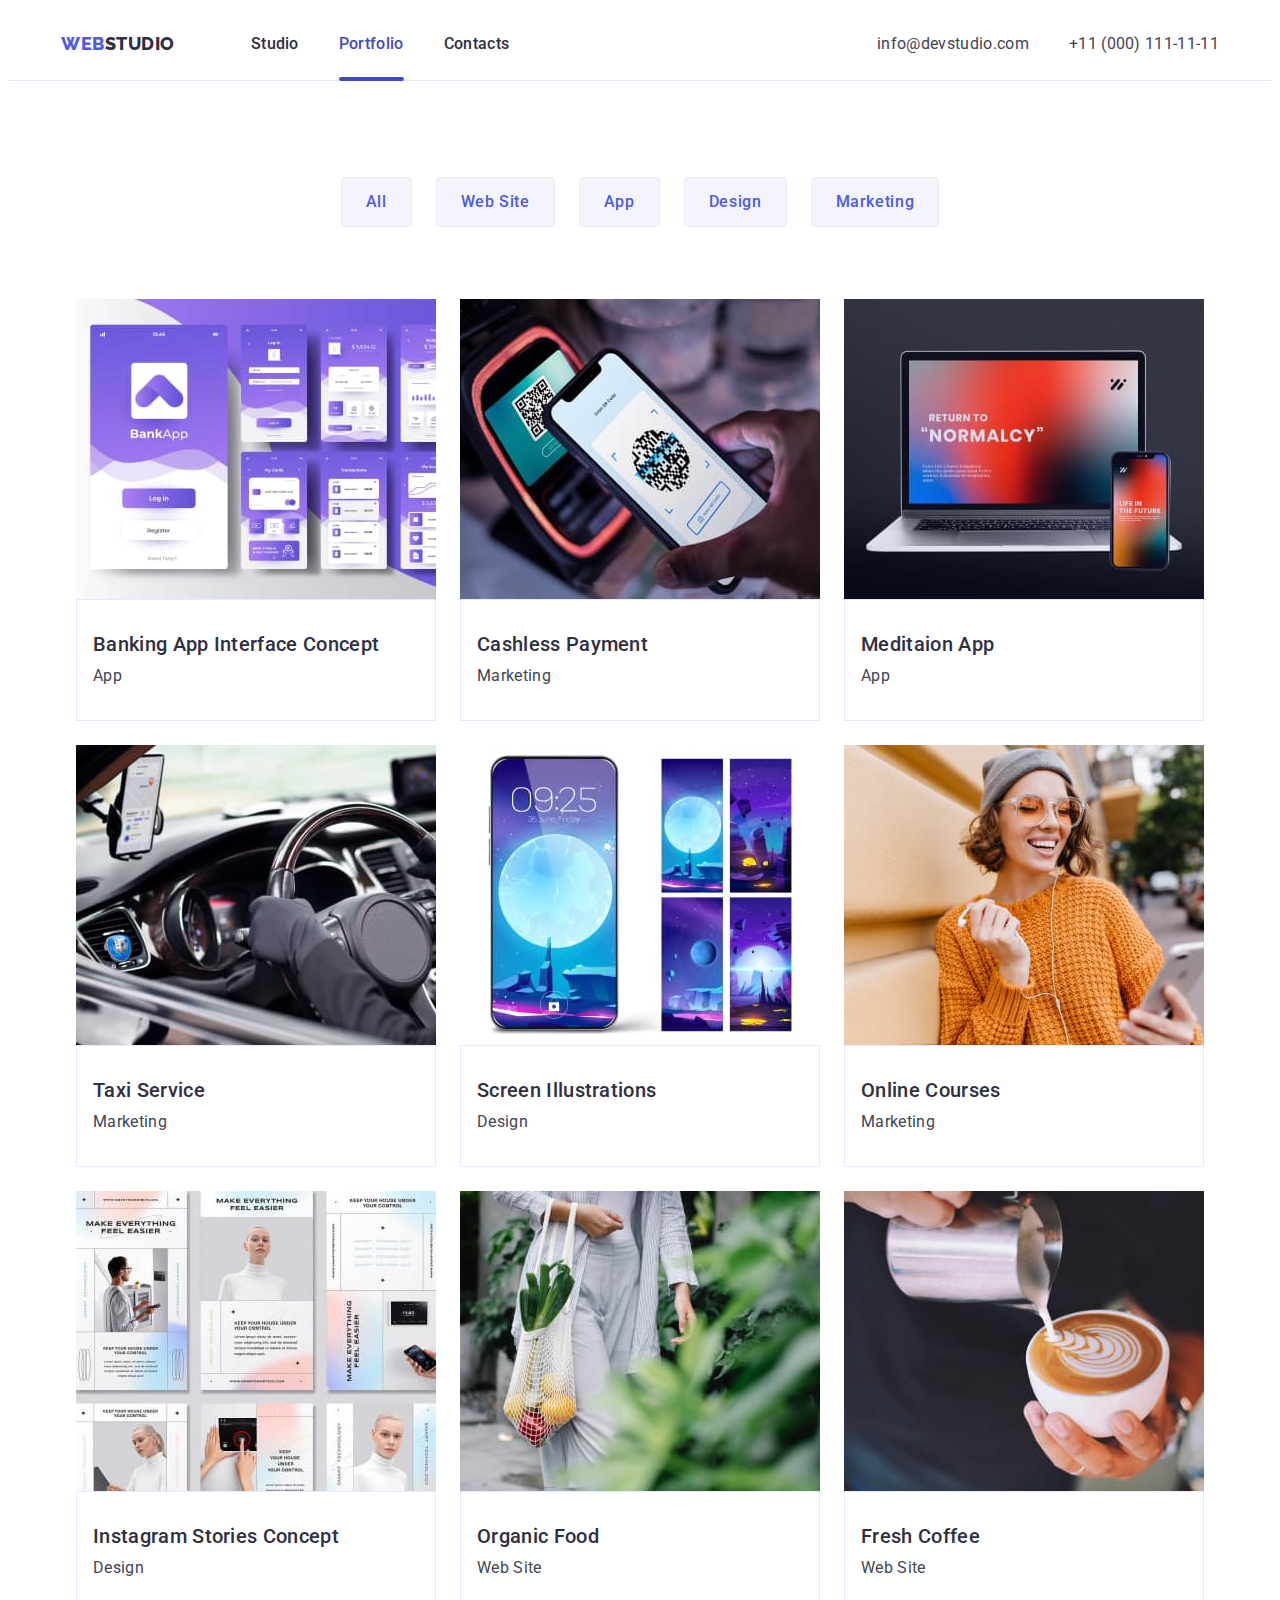
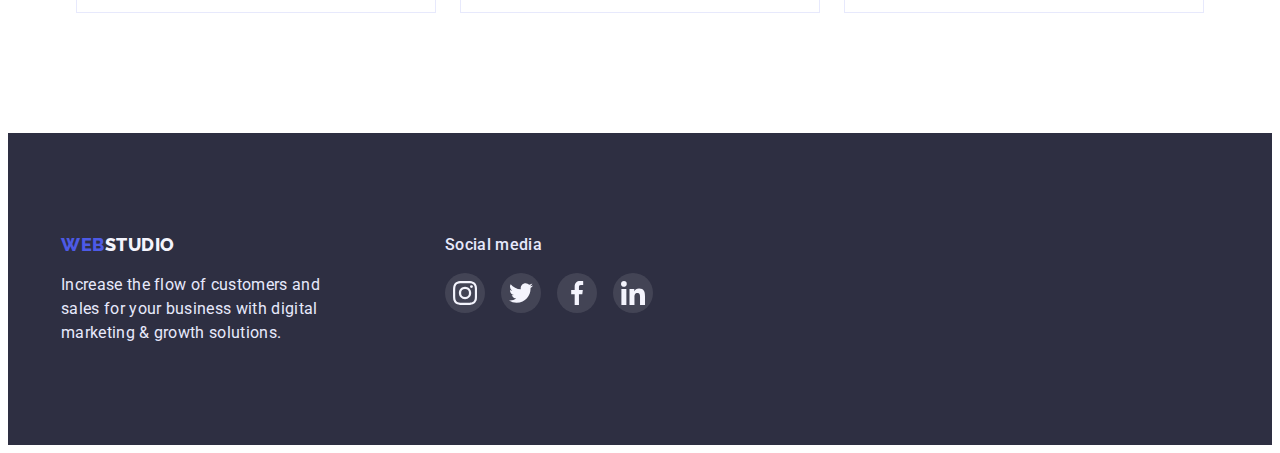
==== portfolio.html @ 5e6b0b05 "Initial commit" ====
<!DOCTYPE html>
<html lang="en">
  <head>
    <meta charset="UTF-8" />
    <meta http-equiv="X-UA-Compatible" content="IE=edge" />
    <meta name="viewport" content="width=, initial-scale=1.0" />
    <title>Portfolio</title>
    <link rel="preconnect" href="https://fonts.googleapis.com" />
    <link rel="preconnect" href="https://fonts.gstatic.com" crossorigin />
    <link
      href="https://fonts.googleapis.com/css2?family=Raleway:wght@800&family=Roboto:wght@400;500;700;900&display=swap"
      rel="stylesheet"
    />
    <link
      rel="stylesheet"
      href="https://cdnjs.cloudflare.com/ajax/libs/modern-normalize/1.1.0/modern-normalize.min.css"
      integrity="sha512-wpPYUAdjBVSE4KJnH1VR1HeZfpl1ub8YT/NKx4PuQ5NmX2tKuGu6U/JRp5y+Y8XG2tV+wKQpNHVUX03MfMFn9Q=="
      crossorigin="anonymous"
      referrerpolicy="no-referrer"
    />
    <link rel="stylesheet" href="./css/styles.css" />
  </head>
  <body>
    <header class="header">
      <div class="container header-container">
        <nav class="header-nav">
          <a href="./index.html" class="logo"
            ><span class="logo-color"> Web</span>Studio
          </a>
          <ul class="header-list">
            <li class="list"><a href="" class="link-navigation">Studio</a></li>
            <li class="list">
              <a href="./portfolio.html" class="link-navigation active"
                >Portfolio</a
              >
            </li>
            <li class="list">
              <a href="" class="link-navigation">Contacts</a>
            </li>
          </ul>
        </nav>

        <address>
          <ul class="header-adress">
            <li class="list">
              <a href="mailto:info@devstudio.com" class="nav-adress"
                >info@devstudio.com</a
              >
            </li>
            <li class="list">
              <a href="tel:+110001111111" class="nav-adress"
                >+11 (000) 111-11-11</a
              >
            </li>
          </ul>
        </address>
      </div>
    </header>
    <main>
      <section class="section-portfolio">
        <div class="container">
          <h1 class="hidden-header">Portfolio</h1>
          <ul class="portfolio-button-list">
            <li class="list button-portfolio-li">
              <button type="button" class="button-portfolio">All</button>
            </li>
            <li class="list button-portfolio-li">
              <button type="button" class="button-portfolio">Web Site</button>
            </li>
            <li class="list button-portfolio-li">
              <button type="button" class="button-portfolio">App</button>
            </li>
            <li class="list button-portfolio-li">
              <button type="button" class="button-portfolio">Design</button>
            </li>
            <li class="list button-portfolio-li">
              <button type="button" class="button-portfolio">Marketing</button>
            </li>
          </ul>
          <ul class="images-portfolio-list">
            <li class="list portfolio-images-item">
              <a href="" class="hov-foc-portfolio-img">
                <div class="div-portf-overlay">
                  <img
                    src="./images/img8.jpg"
                    alt="Banking App Interface Concept"
                    width="360"
                  />
                  <p class="portfolio-images-text-hover">
                    14 Stylish and User-Friendly App Design Concepts · Task
                    Manager App · Calorie Tracker App · Exotic Fruit Ecommerce
                    App · Cloud Storage App
                  </p>
                </div>
                <div class="text-portfolio-box">
                  <h2 class="title-of-img-portfolio">
                    Banking App Interface Concept
                  </h2>
                  <p class="paraghraph-text-portfolio">App</p>
                </div>
              </a>
            </li>
            <li class="list portfolio-images-item">
              <a href="" class="hov-foc-portfolio-img">
                <div class="div-portf-overlay">
                  <img
                    src="./images/img9.jpg"
                    alt="Cashless Payment"
                    width="360"
                  />
                  <p class="portfolio-images-text-hover">
                    14 Stylish and User-Friendly App Design Concepts · Task
                    Manager App · Calorie Tracker App · Exotic Fruit Ecommerce
                    App · Cloud Storage App
                  </p>
                </div>
                <div class="text-portfolio-box">
                  <h2 class="title-of-img-portfolio">Cashless Payment</h2>
                  <p class="paraghraph-text-portfolio">Marketing</p>
                </div>
              </a>
            </li>
            <li class="list portfolio-images-item">
              <a href="" class="hov-foc-portfolio-img">
                <div class="div-portf-overlay">
                  <img
                    src="./images/img10.jpg"
                    alt="Meditaion App"
                    width="360"
                  />
                  <p class="portfolio-images-text-hover">
                    14 Stylish and User-Friendly App Design Concepts · Task
                    Manager App · Calorie Tracker App · Exotic Fruit Ecommerce
                    App · Cloud Storage App
                  </p>
                </div>
                <div class="text-portfolio-box">
                  <h2 class="title-of-img-portfolio">Meditaion App</h2>
                  <p class="paraghraph-text-portfolio">App</p>
                </div>
              </a>
            </li>
            <li class="list portfolio-images-item">
              <a href="" class="hov-foc-portfolio-img">
                <div class="div-portf-overlay">
                  <img
                    src="./images/img11.jpg"
                    alt="Taxi Service"
                    width="360"
                  />
                  <p class="portfolio-images-text-hover">
                    14 Stylish and User-Friendly App Design Concepts · Task
                    Manager App · Calorie Tracker App · Exotic Fruit Ecommerce
                    App · Cloud Storage App
                  </p>
                </div>
                <div class="text-portfolio-box">
                  <h2 class="title-of-img-portfolio">Taxi Service</h2>
                  <p class="paraghraph-text-portfolio">Marketing</p>
                </div>
              </a>
            </li>
            <li class="list portfolio-images-item">
              <a href="" class="hov-foc-portfolio-img">
                <div class="div-portf-overlay">
                  <img
                    src="./images/img12.jpg"
                    alt="Screen Illustrations"
                    width="360"
                  />
                  <p class="portfolio-images-text-hover">
                    14 Stylish and User-Friendly App Design Concepts · Task
                    Manager App · Calorie Tracker App · Exotic Fruit Ecommerce
                    App · Cloud Storage App
                  </p>
                </div>
                <div class="text-portfolio-box">
                  <h2 class="title-of-img-portfolio">Screen Illustrations</h2>
                  <p class="paraghraph-text-portfolio">Design</p>
                </div>
              </a>
            </li>
            <li class="list portfolio-images-item">
              <a href="" class="hov-foc-portfolio-img">
                <div class="div-portf-overlay">
                  <img
                    src="./images/img13.jpg"
                    alt="Online Courses"
                    width="360"
                  />
                  <p class="portfolio-images-text-hover">
                    14 Stylish and User-Friendly App Design Concepts · Task
                    Manager App · Calorie Tracker App · Exotic Fruit Ecommerce
                    App · Cloud Storage App
                  </p>
                </div>
                <div class="text-portfolio-box">
                  <h2 class="title-of-img-portfolio">Online Courses</h2>
                  <p class="paraghraph-text-portfolio">Marketing</p>
                </div>
              </a>
            </li>
            <li class="list portfolio-images-item">
              <a href="" class="hov-foc-portfolio-img">
                <div class="div-portf-overlay">
                  <img
                    src="./images/img14.jpg"
                    alt="Instagram Stories Concept"
                    width="360"
                  />
                  <p class="portfolio-images-text-hover">
                    14 Stylish and User-Friendly App Design Concepts · Task
                    Manager App · Calorie Tracker App · Exotic Fruit Ecommerce
                    App · Cloud Storage App
                  </p>
                </div>
                <div class="text-portfolio-box">
                  <h2 class="title-of-img-portfolio">
                    Instagram Stories Concept
                  </h2>
                  <p class="paraghraph-text-portfolio">Design</p>
                </div>
              </a>
            </li>
            <li class="list portfolio-images-item">
              <a href="" class="hov-foc-portfolio-img">
                <div class="div-portf-overlay">
                  <img
                    src="./images/img15.jpg"
                    alt="Organic Food"
                    width="360"
                  />
                  <p class="portfolio-images-text-hover">
                    14 Stylish and User-Friendly App Design Concepts · Task
                    Manager App · Calorie Tracker App · Exotic Fruit Ecommerce
                    App · Cloud Storage App
                  </p>
                </div>
                <div class="text-portfolio-box">
                  <h2 class="title-of-img-portfolio">Organic Food</h2>
                  <p class="paraghraph-text-portfolio">Web Site</p>
                </div>
              </a>
            </li>
            <li class="list portfolio-images-item">
              <a href="" class="hov-foc-portfolio-img">
                <div class="div-portf-overlay">
                  <img
                    src="./images/img16.jpg"
                    alt="Fresh Coffee"
                    width="360"
                  />
                  <p class="portfolio-images-text-hover">
                    14 Stylish and User-Friendly App Design Concepts · Task
                    Manager App · Calorie Tracker App · Exotic Fruit Ecommerce
                    App · Cloud Storage App
                  </p>
                </div>
                <div class="text-portfolio-box">
                  <h2 class="title-of-img-portfolio">Fresh Coffee</h2>
                  <p class="paraghraph-text-portfolio">Web Site</p>
                </div>
              </a>
            </li>
          </ul>
        </div>
      </section>
    </main>
    <footer class="footer">
      <div class="footer-div-two-section container">
        <div class="footer-container">
          <a href="./index.html" class="logo-footer"
            ><span class="logo-color"> Web</span>Studio
          </a>
          <p class="text-footer">
            Increase the flow of customers and sales for your business with
            digital marketing & growth solutions.
          </p>
        </div>
        <div class="social-media-div-footer">
          <p class="social-media-title">Social media</p>
          <ul class="social-media-footer-list list">
            <li class="social-media-footer-icon">
              <a href="" class="social-media-link-icon">
                <svg
                  class="svg-icon-social-media-footer"
                  width="24"
                  height="24"
                >
                  <use href="./images/symbol-defs.svg#icon-instagram"></use>
                </svg>
              </a>
            </li>
            <li class="social-media-footer-icon">
              <a href="" class="social-media-link-icon">
                <svg
                  class="svg-icon-social-media-footer"
                  width="24"
                  height="24"
                >
                  <use href="./images/symbol-defs.svg#icon-twitter"></use>
                </svg>
              </a>
            </li>
            <li class="social-media-footer-icon">
              <a href="" class="social-media-link-icon">
                <svg
                  class="svg-icon-social-media-footer"
                  width="24"
                  height="24"
                >
                  <use href="./images/symbol-defs.svg#icon-facebook"></use>
                </svg>
              </a>
            </li>
            <li class="social-media-footer-icon">
              <a href="" class="social-media-link-icon">
                <svg
                  class="svg-icon-social-media-footer"
                  width="24"
                  height="24"
                >
                  <use href="./images/symbol-defs.svg#icon-linkedin"></use>
                </svg>
              </a>
            </li>
          </ul>
        </div>
      </div>
    </footer>
  </body>
</html>
---- css/styles.css ----
body {
  font-family: var(--main-font-family-for-site);
  letter-spacing: 0.02em;
  background: var(--title-hero-button);
}
.container {
  width: 1158px;
  margin: 0 auto;
  padding-left: 15px;
  padding-right: 15px;
}
img {
  display: block;
  max-width: 100%;
  height: auto;
}
.padding-for-section-index {
  padding-bottom: 120px;
  padding-top: 120px;
}
/* Все цвета и шрифты сайта*/
:root {
  --main-color-background: #e5e5e5;
  --accent-text-color: #2e2f42;
  --accent-text-color-two: #4d5ae5;
  --color-of-paraghraphs: #434455;
  --title-hero-button: #ffffff;
  --not-white-color: #f4f4fd;
  --footer-text: #e7e9fc;
  --hover-focus-color: #404bbf;
  --main-font-family-for-site: Roboto, sans-serif;
  --font-family-for-logo: Raleway, sans-serif;
}
/*Для сброса*/
.list {
  list-style: none;
}
.hidden-header {
  position: absolute;
  width: 1px;
  height: 1px;
  margin: -1px;
  border: 0;
  padding: 0;
  white-space: nowrap;
  clip-path: inset(100%);
  clip: rect(0 0 0 0);
  overflow: hidden;
}
h1,
h2,
h3,
h4,
h5,
h6,
p {
  margin: 0;
}
ul {
  margin: 0;
  padding: 0;
}
/* Logo*/
.logo {
  font-family: var(--font-family-for-logo);
  font-weight: 800;
  font-size: 18px;
  line-height: 1.33;
  letter-spacing: 0.03em;
  color: var(--accent-text-color);
  text-transform: uppercase;
  text-decoration: none;
  display: flex;
  margin-right: 76px;
}
.logo-color {
  color: var(--accent-text-color-two);
}
.logo-footer {
  text-transform: uppercase;
  font-family: var(--font-family-for-logo);
  font-weight: 800;
  font-size: 18px;
  line-height: 1.33;
  letter-spacing: 0.03em;
  text-decoration: none;
  color: var(--not-white-color);
  padding-right: auto;
}
/* Header*/
.link-navigation {
  text-decoration: none;
  font-weight: 500;
  font-size: 16px;
  line-height: 1.5;
  color: var(--accent-text-color);
  position: relative;
  transition: color 250ms cubic-bezier(0.4, 0, 0.2, 1);
}
.link-navigation:hover,
.link-navigation:focus,
.nav-adress:hover,
.nav-adress:focus {
  color: var(--hover-focus-color);
}
.link-navigation.active {
  color: var(--hover-focus-color);
}
.link-navigation.active::after {
  content: '';
  width: 100%;
  height: 4px;
  background-color: var(--hover-focus-color);
  display: block;
  bottom: -28px;
  position: absolute;
  border-radius: 2px;
  left: 0;
}
.nav-adress {
  text-decoration: none;
  font-size: 16px;
  line-height: 1.5;
  color: var(--color-of-paraghraphs);
  font-style: normal;
}
.header-container {
  display: flex;
  align-items: center;
  justify-content: space-between;
}
.header {
  border-bottom: 1px solid #e7e9fc;
  padding-top: 24px;
  padding-bottom: 24px;
}
.header-nav {
  display: flex;
  align-items: center;
}
.header-list {
  display: flex;
  align-items: center;
  gap: 40px;
  padding-left: 0;
}
.header-adress {
  display: flex;
  margin-left: auto;
  gap: 40px;
}
/*Секция герой*/
.hero-section {
  padding-top: 188px;
  padding-bottom: 188px;
  text-align: center;
  background-image: linear-gradient(
      rgba(46, 47, 66, 0.7),
      rgba(46, 47, 66, 0.7)
    ),
    url(../images/bg-hero.jpg);
  background-size: cover;
  background-color: rgba(46, 47, 66, 0.7);
  max-width: 1440px;
  margin-left: auto;
  margin-right: auto;
}
.title-hero {
  max-width: 496px;
  font-size: 56px;
  line-height: 1.07;
  color: var(--title-hero-button);
  margin-left: auto;
  margin-right: auto;
  margin-bottom: 48px;
}
.button-hero {
  background-color: var(--accent-text-color-two);
  color: var(--title-hero-button);
  font-weight: 500;
  font-size: 16px;
  line-height: 1.5;
  cursor: pointer;
  font-family: var(--main-font-family-for-site);
  padding: 16px 32px;
  box-shadow: 0px 4px 4px rgba(0, 0, 0, 0.15);
  border-radius: 4px;
  border: none;
  letter-spacing: 0.04em;
  transition: background-color 250ms cubic-bezier(0.4, 0, 0.2, 1);
}
.button-hero:hover,
.button-hero:focus {
  background-color: #404bbf;
}
/* Секция our advantages*/
.title-our-advantages {
  color: var(--accent-text-color);
  font-weight: 500;
  font-size: 20px;
  line-height: 1.2;
  margin-bottom: 8px;
  margin-top: 8px;
}
.text-our-advantages {
  color: var(--color-of-paraghraphs);
  font-size: 16px;
  line-height: 1.5;
  width: 264px;
  height: 72px;
}
.advantages-container {
  display: flex;
}
.advantages-list {
  display: flex;
  gap: 24px;
  padding-left: 0;
  margin-right: 0;
  justify-content: center;
}
.div-advantages {
  width: 264px;
  height: 112px;
  background-color: #f4f4fd;
  border-radius: 4px;
  display: flex;
  justify-content: center;
  align-items: center;
}

/*Секция What are we doing*/
.title-our-services {
  color: var(--accent-text-color);
  font-size: 36px;
  line-height: 1.11;
  margin-left: auto;
  margin-right: auto;
  text-align: center;
  margin-bottom: 72px;
}
.our-services-container {
  padding-top: 0;
}
.list-ourservices {
  display: flex;
  gap: 24px;
  padding-left: 0;
  margin-right: 0;
  justify-content: center;
}
/*Секция Our Team*/
.section-our-team {
  background-color: var(--not-white-color);
  padding-bottom: 120px;
  padding-top: 120px;
}
.title-section-our-team {
  color: var(--accent-text-color);
  font-size: 36px;
  line-height: 1.11;
  text-align: center;
  margin-bottom: 72px;
}
.images-our-team {
  background-color: var(--title-hero-button);
}
.names-of-our-team {
  color: var(--accent-text-color);
  font-weight: 500;
  font-size: 20px;
  line-height: 1.2;
  text-align: center;
  margin-bottom: 8px;
}
.proffesionals-of-our-team {
  color: var(--color-of-paraghraphs);
  font-size: 16px;
  line-height: 1.5;
  text-align: center;
  margin-bottom: 8px;
}
.our-team-list {
  display: flex;
  gap: 24px;
  padding-left: 0;
  margin-right: 0;
  justify-content: center;
}
.images-our-team {
  padding-bottom: 32px;
  border: 1px solid #e7e9fc;
  border-radius: 0px 0px 4px 4px;
}
.images-our-team-img {
  margin-bottom: 32px;
}
.social-link-our-team {
  display: flex;
  gap: 24px;
  justify-content: center;
}
.social-item-our-team {
  width: 40px;
  height: 40px;
}
.icons-social-link-our-team {
  display: flex;
  justify-content: center;
  align-items: center;
  width: 100%;
  height: 100%;
  border-radius: 50%;
  background-color: #4d5ae5;
  transition: background-color 250ms cubic-bezier(0.4, 0, 0.2, 1);
}
.icons-social-link-our-team:hover,
.icons-social-link-our-team :focus {
  background-color: #404bbf;
}
/*Customers*/
.customers {
  padding-bottom: 120px;
  padding-top: 130px;
}
.title-customer-section {
  font-family: var(--main-font-family-for-site);
  font-size: 36px;
  line-height: calc(36 / 40);
  text-align: center;
  letter-spacing: 0.02em;
  margin-bottom: 72px;
}
.customer-list-section {
  display: flex;
  gap: 24px;
  justify-content: center;
}

.customer-link-icons {
  display: flex;
  justify-content: center;
  align-items: center;
  color: grey;
  border: 1px solid grey;
  width: 168px;
  height: 88px;
  border-radius: 4px;
  transition: color 250ms cubic-bezier(0.4, 0, 0.2, 1),
    border 250ms cubic-bezier(0.4, 0, 0.2, 1);
}
.customer-link-icons:hover,
.customer-link-icons:focus {
  color: #404bbf;
  border: 1px solid #404bbf;
}

.svg-icon-customers {
  fill: currentColor;
}
/*Футер*/
.footer-div-two-section {
  display: flex;
}
.footer {
  background-color: var(--accent-text-color);
  display: flex;
  padding-top: 100px;
  padding-bottom: 100px;
}
.text-footer {
  font-size: 16px;
  line-height: 1.5;
  color: var(--footer-text);
  width: 264px;
  height: 72px;
  margin-top: 16px;
}
.footer-container {
}
.social-media-div-footer {
  margin-left: 120px;
}

.social-media-footer-icon {
  display: flex;
}
.social-media-footer-list {
  display: flex;
  gap: 16px;
  justify-content: center;
}
.social-media-link-icon {
  display: flex;
  justify-content: center;
  align-items: center;
  border-radius: 50%;
  background-color: rgba(255, 255, 255, 0.1);
  width: 40px;
  height: 40px;
  transition: background-color 250ms cubic-bezier(0.4, 0, 0.2, 1),
    color 250ms cubic-bezier(0.4, 0, 0.2, 1);
}
.social-media-link-icon:hover,
.social-media-link-icon:focus {
  background-color: #31d0aa;
  color: #ffffff;
}
.social-media-title {
  font-weight: 500;
  font-size: 16px;
  line-height: calc(24 / 16);
  color: var(--footer-text);
  margin-bottom: 16px;
}
/*Страница портфолио без хедера и футера*/
.button-portfolio {
  font-weight: 500;
  font-size: 16px;
  line-height: 1.5;
  color: var(--accent-text-color-two);
  background-color: var(--not-white-color);
  cursor: pointer;
  letter-spacing: 0.04em;
  font-family: var(--main-font-family-for-site);
  border: 1px solid #e7e9fc;
  border-radius: 4px;
  padding: 12px 24px 12px 24px;
  transition: color 250ms cubic-bezier(0.4, 0, 0.2, 1),
    background-color 250ms cubic-bezier(0.4, 0, 0.2, 1),
    box-shadow 250ms cubic-bezier(0.4, 0, 0.2, 1);
}
.portfolio-button-list {
  display: flex;
  gap: 24px;
  justify-content: center;
  margin-bottom: 72px;
}
.button-portfolio:hover,
.button-portfolio:focus {
  background-color: var(--hover-focus-color);
  color: var(--title-hero-button);
  box-shadow: 0px 3px 1px rgba(0, 0, 0, 0.1), 0px 2px 1px rgba(0, 0, 0, 0.08),
    0px 2px 2px rgba(0, 0, 0, 0.12);
}
.title-of-img-portfolio {
  font-weight: 500;
  font-size: 20px;
  line-height: 1.2;
  color: var(--accent-text-color);
  margin-bottom: 8px;
}
.paraghraph-text-portfolio {
  font-size: 16px;
  line-height: 1.5;
  color: var(--color-of-paraghraphs);
}
.images-portfolio-list {
  display: flex;
  flex-wrap: wrap;
  padding-left: 0;
  margin-right: 0;
  justify-content: center;
  gap: 24px;
}
.button-portfolio-li {
  flex-basis: calk((100%-48px)/3);
}
.text-portfolio-box {
  border: 1px solid #e7e9fc;
  padding-left: 16px;
  padding-top: 32px;
  padding-bottom: 32px;
}
.hov-foc-portfolio-img:hover,
.hov-foc-portfolio-img:focus {
  box-shadow: 0px 1px 6px rgba(46, 47, 66, 0.08),
    0px 1px 1px rgba(46, 47, 66, 0.16), 0px 2px 1px rgba(46, 47, 66, 0.08);
  display: block;
  text-decoration: none;
}
.portfolio-images-text-hover {
  color: var(--not-white-color);
  background-color: var(--accent-text-color-two);
  padding: 20px;
  width: 100%;
  height: 100%;
  position: absolute;
  top: 0;
  left: 0;
  transform: translateY(100%);
  transition: transform 250ms cubic-bezier(0.4, 0, 0.2, 1);
  overflow: auto;
}
.div-portf-overlay {
  position: relative;
  overflow: hidden;
}
.hov-foc-portfolio-img {
  text-decoration: none;
  transition: box-shadow 250ms cubic-bezier(0.4, 0, 0.2, 1);
}
.section-portfolio {
  padding-bottom: 120px;
  padding-top: 96px;
}
.portfolio-images-item:hover .portfolio-images-text-hover {
  transform: translateY(0);
}
/* MODAL BACKDROP*/
.backdrop {
  width: 100%;
  height: 100%;
  background: rgba(46, 47, 66, 0.4);
  position: fixed;
  top: 0;
  left: 0;
  transition: opacity 250ms cubic-bezier(0.4, 0, 0.2, 1),
    visibility 250ms cubic-bezier(0.4, 0, 0.2, 1);
}
.modal {
  width: 408px;
  height: 576px;
  background: #fcfcfc;
  box-shadow: 0px 1px 1px rgba(0, 0, 0, 0.14), 0px 1px 3px rgba(0, 0, 0, 0.12),
    0px 2px 1px rgba(0, 0, 0, 0.2);
  border-radius: 4px;
  padding: 24px;
  position: absolute;
  top: 50%;
  left: 50%;
  transform: translate(-50%, -50%) scale(1);
  transition: transform 250ms cubic-bezier(0.4, 0, 0.2, 1);
}
.modal-close {
  display: flex;
  margin-left: auto;
  cursor: pointer;
  border-radius: 50%;
  background: #e7e9fc;
  border: 1px solid rgba(0, 0, 0, 0.1);
  align-items: center;
  justify-content: center;
  width: 24px;
  height: 24px;
  color: #2e2f42;
}
.is-hidden {
  opacity: 0;
  visibility: hidden;
  pointer-events: none;
}
.backdrop.is-hidden.modal {
  transform: translate(-50%, -50%) scale(0);
}
.modal-close:hover,
.modal-close:focus {
  background-color: #404bbf;
  color: #ffffff;
  fill: currentColor;
}
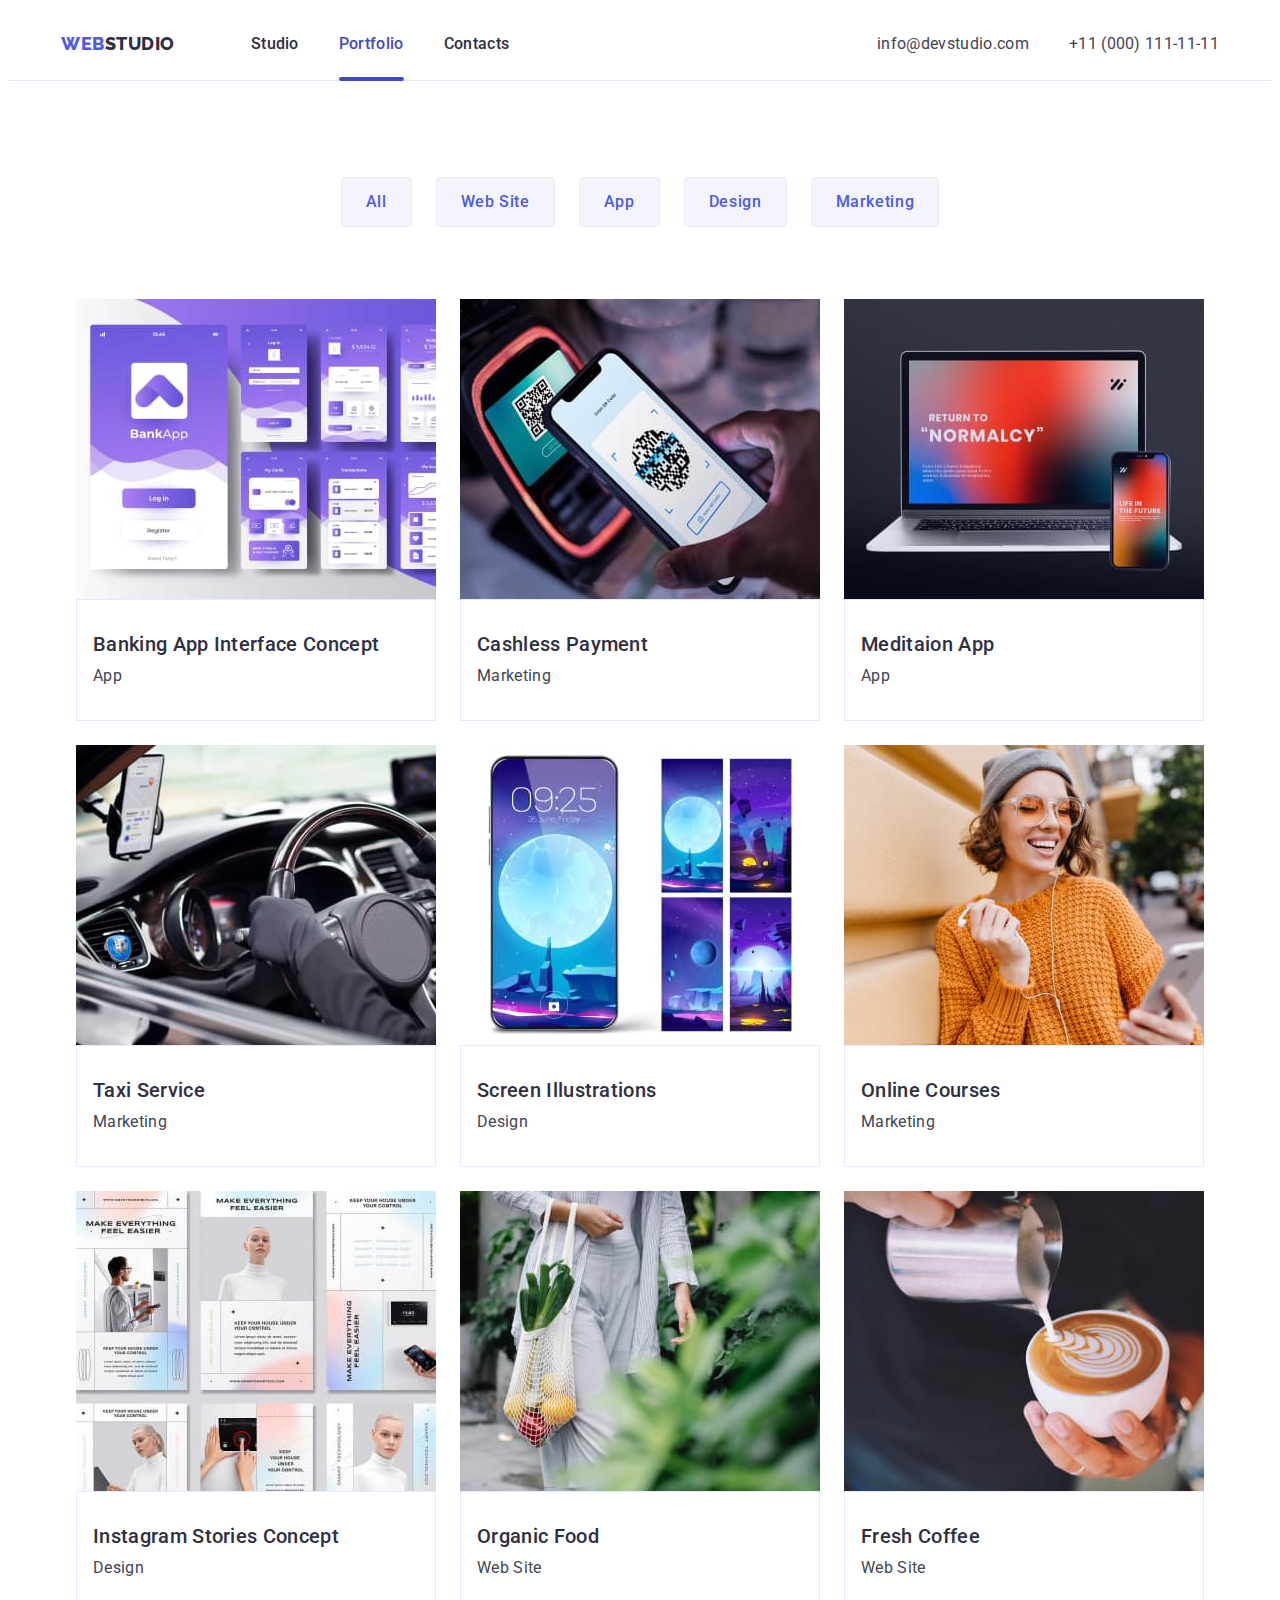
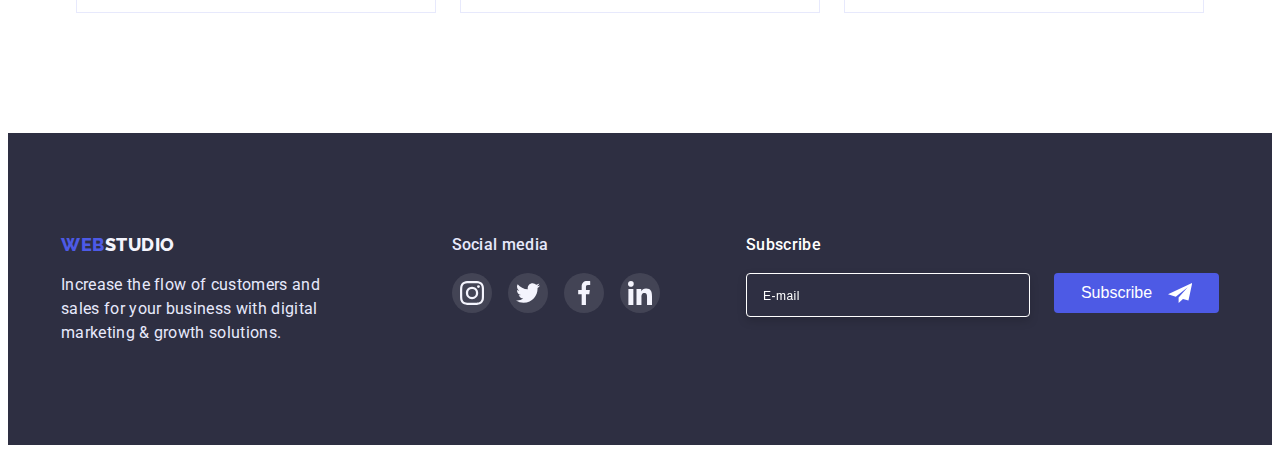
==== commit cda1272e: "Update portfolio.html" ====
--- a/portfolio.html
+++ b/portfolio.html
@@ -326,6 +326,27 @@
             </li>
           </ul>
         </div>
+        <div class="subscribe-footer">
+          <form>
+            <p class="subscribe-title">Subscribe</p>
+            <div class="footer-form-input">
+              <input
+                type="email"
+                name="user-email-subscribe"
+                required
+                class="subscribe-input-footer"
+                placeholder="E-mail"
+              />
+              <button type="submit" class="subscribe-btn">
+                Subscribe
+                <svg width="24" heigh="20" class="svg-subscribe">
+                  <use
+                    href="./images/symbol-defs-modal-copy.svg#icon-icon-send"
+                  ></use>
+                </svg>
+              </button>
+            </div>
+          </form>
       </div>
     </footer>
   </body>
--- a/css/styles.css
+++ b/css/styles.css
@@ -361,6 +361,7 @@
 /*Футер*/
 .footer-div-two-section {
   display: flex;
+  justify-content: space-between;
 }
 .footer {
   background-color: var(--accent-text-color);
@@ -376,8 +377,7 @@
   height: 72px;
   margin-top: 16px;
 }
-.footer-container {
-}
+
 .social-media-div-footer {
   margin-left: 120px;
 }
@@ -412,6 +412,69 @@
   line-height: calc(24 / 16);
   color: var(--footer-text);
   margin-bottom: 16px;
+}
+.subscribe-footer {
+  padding-left: 80px;
+}
+.subscribe-title {
+  font-family: var(--main-font-family-for-site);
+  font-weight: 500;
+  font-size: 16px;
+  line-height: calc(24 / 16);
+  color: #ffffff;
+  margin-bottom: 16px;
+}
+.subscribe-input-footer {
+  background-color: #2e2f42;
+  border: 1px solid #ffffff;
+  border-radius: 4px;
+  height: 40px;
+  width: 264px;
+  color: #ffffff;
+  filter: drop-shadow(0px 4px 4px rgba(0, 0, 0, 0.15));
+  padding-left: 16px;
+  transition: border 250ms cubic-bezier(0.4, 0, 0.2, 1);
+}
+.subscribe-input-footer:focus {
+  border: 1px solid #4d5ae5;
+  outline: none;
+}
+.subscribe-input-footer::placeholder {
+  font-weight: 400;
+  font-size: 12px;
+  line-height: calc(24 / 12);
+  letter-spacing: 0.04em;
+  color: #ffffff;
+}
+.subscribe-btn {
+  background: #4d5ae5;
+  border-radius: 4px;
+  justify-content: center;
+  align-items: center;
+  padding: 8px 24px;
+  gap: 16px;
+  width: 165px;
+  height: 40px;
+  display: flex;
+  color: #ffffff;
+  font-weight: 500;
+  font-size: 16px;
+  line-height: calc(24 / 16);
+  border: none;
+  flex-direction: row;
+  cursor: pointer;
+  transition: background-color 250ms cubic-bezier(0.4, 0, 0.2, 1);
+}
+.subscribe-btn:hover,
+.subscribe-btn:focus {
+  background-color: #404bbf;
+}
+.svg-subscribe {
+  fill: #ffffff;
+}
+.footer-form-input {
+  display: flex;
+  gap: 24px;
 }
 /*Страница портфолио без хедера и футера*/
 .button-portfolio {
@@ -519,8 +582,6 @@
     visibility 250ms cubic-bezier(0.4, 0, 0.2, 1);
 }
 .modal {
-  width: 408px;
-  height: 576px;
   background: #fcfcfc;
   box-shadow: 0px 1px 1px rgba(0, 0, 0, 0.14), 0px 1px 3px rgba(0, 0, 0, 0.12),
     0px 2px 1px rgba(0, 0, 0, 0.2);
@@ -531,6 +592,7 @@
   left: 50%;
   transform: translate(-50%, -50%) scale(1);
   transition: transform 250ms cubic-bezier(0.4, 0, 0.2, 1);
+  padding: 24px;
 }
 .modal-close {
   display: flex;
@@ -544,6 +606,10 @@
   width: 24px;
   height: 24px;
   color: #2e2f42;
+  margin-bottom: 24px;
+  transition: background-color 250ms cubic-bezier(0.4, 0, 0.2, 1),
+    color 250ms cubic-bezier(0.4, 0, 0.2, 1),
+    fill 250ms cubic-bezier(0.4, 0, 0.2, 1);
 }
 .is-hidden {
   opacity: 0;
@@ -559,3 +625,133 @@
   color: #ffffff;
   fill: currentColor;
 }
+/* MODAL FORM*/
+.modal-form {
+  display: flex;
+  flex-direction: column;
+}
+.modal-form-input {
+  width: 100%;
+  height: 40px;
+  border: 1px solid rgba(33, 33, 33, 0.2);
+  border-radius: 4px;
+  padding-left: 38px;
+  color: #000;
+  transition: border 250ms cubic-bezier(0.4, 0, 0.2, 1);
+}
+.modal-form-input:focus {
+  border: 1px solid #4d5ae5;
+  outline: none;
+}
+.title-modal-form {
+  font-family: var(--main-font-family-for-site);
+  font-weight: 500;
+  font-size: 16px;
+  line-height: calc(24 / 16);
+  color: #2e2f42;
+  text-align: center;
+  margin-bottom: 16px;
+}
+.modal-form-input-desc {
+  display: block;
+  font-family: var(--main-font-family-for-site);
+  font-weight: 400;
+  font-size: 12px;
+  line-height: calc(14 / 12);
+  color: #8e8f99;
+  margin-bottom: 4px;
+}
+.modal-form-field {
+  margin-bottom: 8px;
+}
+.modal-form-message {
+  width: 100%;
+  height: 120px;
+  border: 1px solid rgba(33, 33, 33, 0.2);
+  border-radius: 4px;
+  padding-left: 16px;
+  padding-top: 8px;
+  resize: none;
+  transition: border 250ms cubic-bezier(0.4, 0, 0.2, 1);
+}
+.modal-form-message::placeholder {
+  font-family: var(--main-font-family-for-site);
+  font-weight: 400;
+  font-size: 12px;
+  line-height: calc(14 / 12);
+}
+.modal-form-message:focus {
+  border: 1px solid #4d5ae5;
+  outline: none;
+}
+.modal-form-submit {
+  background: #4d5ae5;
+  box-shadow: 0px 4px 4px rgba(0, 0, 0, 0.15);
+  border-radius: 4px;
+  font-family: var(--main-font-family-for-site);
+  font-weight: 500;
+  font-size: 16px;
+  line-height: calc(24 / 16);
+  color: #ffffff;
+  padding: 16px 32px;
+  text-align: center;
+  align-self: center;
+  width: 169px;
+  height: 56px;
+  border: none;
+  transition: background 250ms cubic-bezier(0.4, 0, 0.2, 1);
+  cursor: pointer;
+}
+.modal-form-submit:hover {
+  background: #404bbf;
+}
+.modal-form-icon {
+  position: absolute;
+  display: block;
+  top: 50%;
+  left: 16px;
+  transform: translate(0, -50%);
+  transition: fill 250ms cubic-bezier(0.4, 0, 0.2, 1);
+}
+.modal-form-input-wrapper {
+  position: relative;
+  display: block;
+}
+.modal-form-input:focus + .modal-form-icon {
+  fill: #4d5ae5;
+}
+.modal-form-check-desc {
+  font-weight: 400;
+  font-size: 12px;
+  line-height: calc(14 / 12);
+  color: #8e8f99;
+  letter-spacing: 0.04em;
+  display: flex;
+  align-items: center;
+  margin-bottom: 24px;
+}
+.modal-form-check-desc::before {
+  content: '';
+  width: 16px;
+  height: 16px;
+  border: 1px solid #2e2f42;
+  border-radius: 2px;
+  display: block;
+  cursor: pointer;
+  transition: border 250ms cubic-bezier(0.4, 0, 0.2, 1),
+    background 250ms cubic-bezier(0.4, 0, 0.2, 1);
+  margin-right: 8px;
+}
+.modal-form-check:checked + .modal-form-check-desc::before {
+  background: #404bbf;
+  border: 1px solid #404bbf;
+  background-image: url(../images/modal-form-policy.svg);
+  background-repeat: no-repeat;
+  background-position: 50% 50%;
+}
+.modal-form-check:focus + .modal-form-check-desc::before {
+  outline: 1px solid #4d5ae5;
+}
+.modal-form-field-comment {
+  margin-bottom: 16px;
+}
